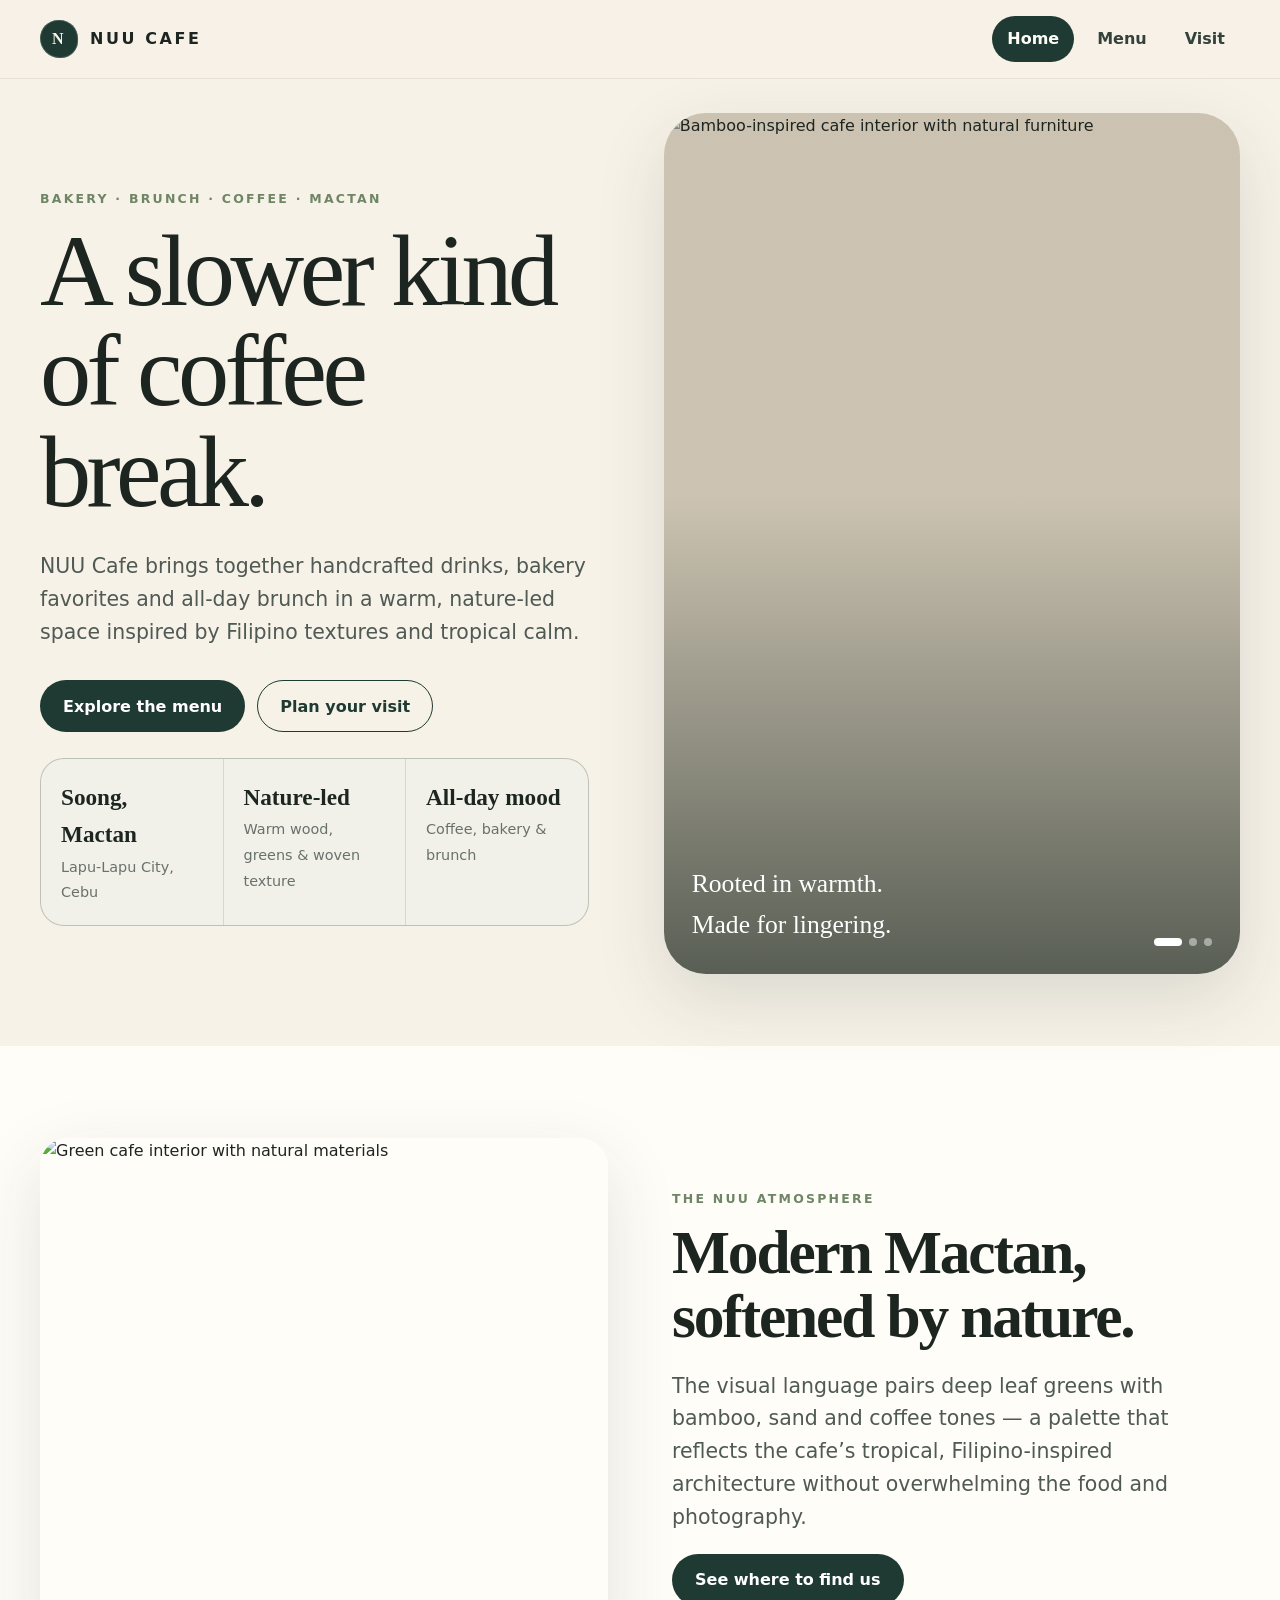
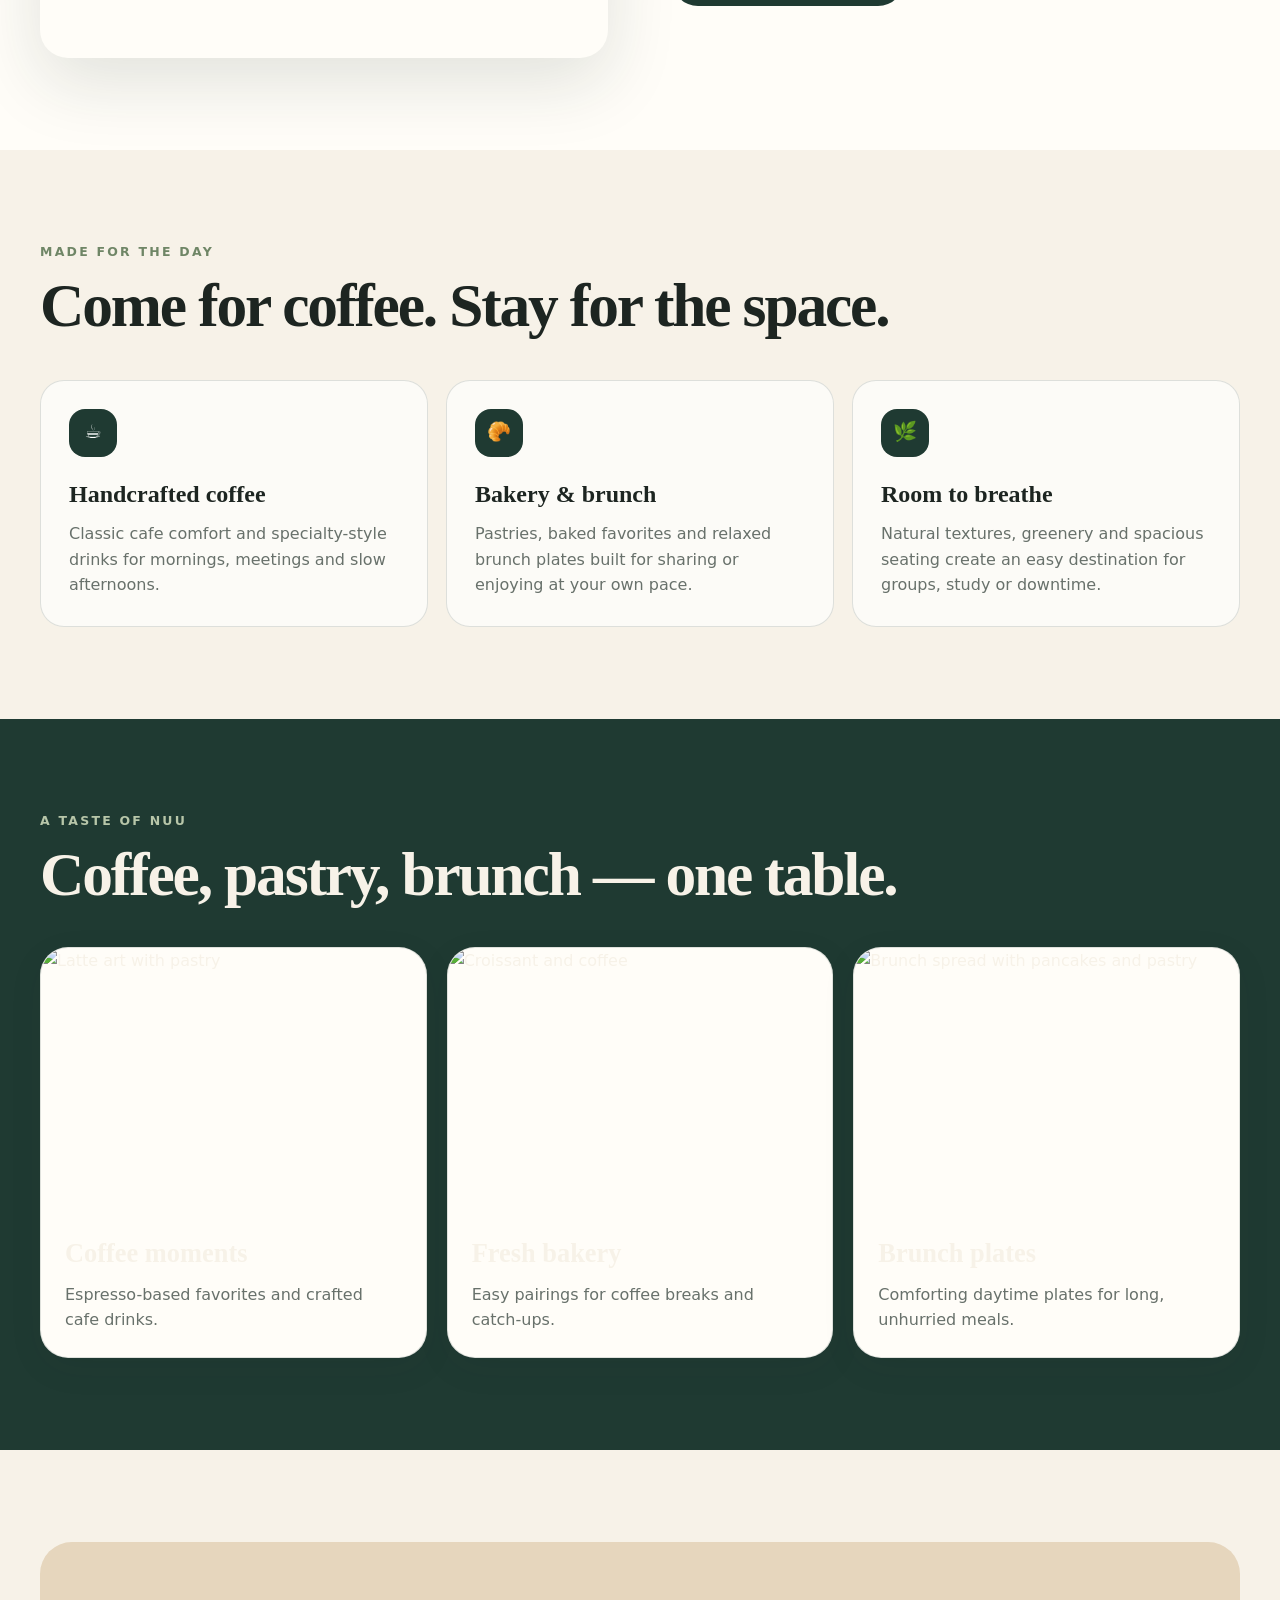
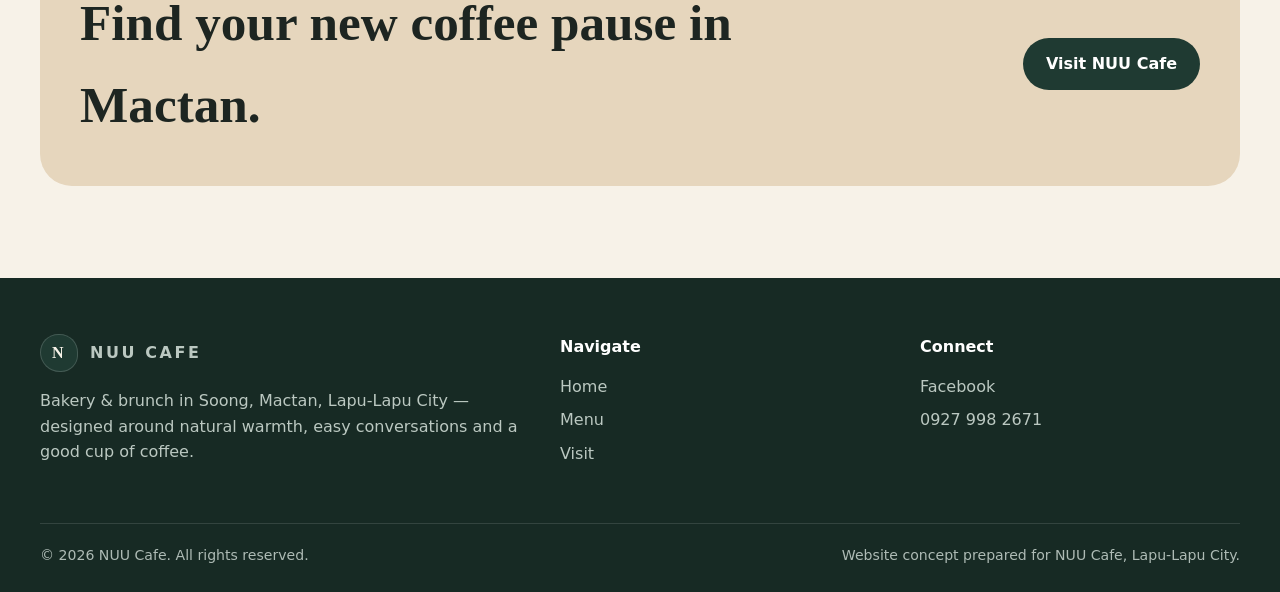
==== index.html @ f7945287 "1st commit" ====
<!doctype html>
<html lang="en">
<head>
  <meta charset="utf-8" />
  <meta name="viewport" content="width=device-width,initial-scale=1" />
  <title>NUU Cafe | Bakery & Brunch in Mactan, Lapu-Lapu City</title>
  <meta name="description" content="Discover NUU Cafe in Soong, Mactan — a nature-inspired cafe for handcrafted coffee, bakery favorites and relaxed all-day brunch in Lapu-Lapu City." />
  <meta name="robots" content="index,follow,max-image-preview:large" />
  <meta name="theme-color" content="#1f3a32" />
  <link rel="canonical" href="https://YOUR-DOMAIN.vercel.app/" />
  <meta property="og:type" content="website" /><meta property="og:title" content="NUU Cafe | Bakery & Brunch in Mactan" /><meta property="og:description" content="Nature-inspired coffee, bakery and brunch in Soong, Mactan." /><meta property="og:url" content="https://YOUR-DOMAIN.vercel.app/" /><meta property="og:image" content="https://images.unsplash.com/photo-1759722144194-1fe9ebdd46dd?auto=format&fit=crop&w=1600&q=80" />
  <meta name="twitter:card" content="summary_large_image" />
  <link rel="preconnect" href="https://images.unsplash.com" crossorigin /><link rel="preconnect" href="https://images.pexels.com" crossorigin />
  <link rel="stylesheet" href="assets/css/styles.css" />
  <script type="application/ld+json">{"@context":"https://schema.org","@type":"CafeOrCoffeeShop","name":"NUU Cafe","description":"Nature-inspired bakery, coffee and brunch cafe in Soong, Mactan, Lapu-Lapu City.","telephone":"+63 927 998 2671","address":{"@type":"PostalAddress","streetAddress":"Soong Dos, Mactan","addressLocality":"Lapu-Lapu City","addressRegion":"Cebu","addressCountry":"PH"},"sameAs":["https://web.facebook.com/p/NUU-CAFE-61590220351734/"]}</script>
</head>
<body>
<header class="site-header"><div class="container nav"><a class="brand" href="index.html" aria-label="NUU Cafe home"><span class="brand-mark">N</span><span>NUU CAFE</span></a><button class="nav-toggle" aria-label="Open navigation" aria-expanded="false">☰</button><nav class="nav-links" aria-label="Main navigation"><a class="active" href="index.html">Home</a><a href="menu.html">Menu</a><a href="visit.html">Visit</a></nav></div></header>
<main>
<section class="hero"><div class="container hero-grid">
  <div class="hero-copy reveal"><p class="eyebrow">Bakery · Brunch · Coffee · Mactan</p><h1 class="display">A slower kind of coffee break.</h1><p class="lede">NUU Cafe brings together handcrafted drinks, bakery favorites and all-day brunch in a warm, nature-led space inspired by Filipino textures and tropical calm.</p><div class="hero-actions"><a class="btn btn-primary" href="menu.html">Explore the menu</a><a class="btn btn-ghost" href="visit.html">Plan your visit</a></div><div class="stats"><div class="stat"><strong>Soong, Mactan</strong><span>Lapu-Lapu City, Cebu</span></div><div class="stat"><strong>Nature-led</strong><span>Warm wood, greens & woven texture</span></div><div class="stat"><strong>All-day mood</strong><span>Coffee, bakery & brunch</span></div></div></div>
  <div class="hero-media" aria-label="Cafe atmosphere carousel">
    <div class="hero-slide active"><img src="https://images.unsplash.com/photo-1759722144194-1fe9ebdd46dd?auto=format&fit=crop&w=1600&q=82" alt="Bamboo-inspired cafe interior with natural furniture" fetchpriority="high" /></div>
    <div class="hero-slide"><img src="https://images.pexels.com/photos/8417237/pexels-photo-8417237.jpeg?auto=compress&cs=tinysrgb&w=1600" alt="Cafe interior with lush plants and wooden furniture" loading="lazy" /></div>
    <div class="hero-slide"><img src="https://images.pexels.com/photos/35594934/pexels-photo-35594934.jpeg?auto=compress&cs=tinysrgb&w=1600" alt="Coffee and croissant on a cafe table" loading="lazy" /></div>
    <div class="hero-overlay"></div><div class="hero-caption"><strong>Rooted in warmth.<br/>Made for lingering.</strong><div class="hero-dots"><button class="hero-dot active" aria-label="Slide 1"></button><button class="hero-dot" aria-label="Slide 2"></button><button class="hero-dot" aria-label="Slide 3"></button></div></div>
  </div>
</div></section>

<section class="section section-soft"><div class="container split"><div class="image-card reveal"><img src="https://images.pexels.com/photos/8417237/pexels-photo-8417237.jpeg?auto=compress&cs=tinysrgb&w=1400" alt="Green cafe interior with natural materials" loading="lazy" /></div><div class="reveal"><p class="eyebrow">The NUU atmosphere</p><h2 class="h2">Modern Mactan, softened by nature.</h2><p class="lede">The visual language pairs deep leaf greens with bamboo, sand and coffee tones — a palette that reflects the cafe’s tropical, Filipino-inspired architecture without overwhelming the food and photography.</p><a class="btn btn-primary" href="visit.html">See where to find us</a></div></div></section>

<section class="section"><div class="container"><p class="eyebrow">Made for the day</p><h2 class="h2">Come for coffee. Stay for the space.</h2><div class="feature-grid"><article class="feature reveal"><div class="icon">☕</div><h3>Handcrafted coffee</h3><p>Classic cafe comfort and specialty-style drinks for mornings, meetings and slow afternoons.</p></article><article class="feature reveal"><div class="icon">🥐</div><h3>Bakery & brunch</h3><p>Pastries, baked favorites and relaxed brunch plates built for sharing or enjoying at your own pace.</p></article><article class="feature reveal"><div class="icon">🌿</div><h3>Room to breathe</h3><p>Natural textures, greenery and spacious seating create an easy destination for groups, study or downtime.</p></article></div></div></section>

<section class="section section-dark"><div class="container"><p class="eyebrow">A taste of NUU</p><h2 class="h2">Coffee, pastry, brunch — one table.</h2><div class="cards"><article class="card reveal"><img src="https://images.pexels.com/photos/30853595/pexels-photo-30853595.jpeg?auto=compress&cs=tinysrgb&w=1000" alt="Latte art with pastry" loading="lazy"><div class="card-body"><h3>Coffee moments</h3><p>Espresso-based favorites and crafted cafe drinks.</p></div></article><article class="card reveal"><img src="https://images.pexels.com/photos/35594934/pexels-photo-35594934.jpeg?auto=compress&cs=tinysrgb&w=1000" alt="Croissant and coffee" loading="lazy"><div class="card-body"><h3>Fresh bakery</h3><p>Easy pairings for coffee breaks and catch-ups.</p></div></article><article class="card reveal"><img src="https://images.pexels.com/photos/35870367/pexels-photo-35870367.jpeg?auto=compress&cs=tinysrgb&w=1000" alt="Brunch spread with pancakes and pastry" loading="lazy"><div class="card-body"><h3>Brunch plates</h3><p>Comforting daytime plates for long, unhurried meals.</p></div></article></div></div></section>

<section class="section"><div class="container"><div class="cta-band reveal"><h2>Find your new coffee pause in Mactan.</h2><a class="btn btn-primary" href="visit.html">Visit NUU Cafe</a></div></div></section>
</main>
<footer class="footer"><div class="container"><div class="footer-grid"><div><a class="brand" href="index.html"><span class="brand-mark">N</span><span>NUU CAFE</span></a><p>Bakery & brunch in Soong, Mactan, Lapu-Lapu City — designed around natural warmth, easy conversations and a good cup of coffee.</p></div><div><h4>Navigate</h4><div class="footer-links"><a href="index.html">Home</a><a href="menu.html">Menu</a><a href="visit.html">Visit</a></div></div><div><h4>Connect</h4><div class="footer-links"><a href="https://web.facebook.com/p/NUU-CAFE-61590220351734/" rel="noopener" target="_blank">Facebook</a><a href="tel:+639279982671">0927 998 2671</a></div></div></div><div class="footer-bottom"><span>© <span data-year></span> NUU Cafe. All rights reserved.</span><span>Website concept prepared for NUU Cafe, Lapu-Lapu City.</span></div></div></footer>
<script src="assets/js/app.js" defer></script>
</body></html>
---- assets/css/styles.css ----
:root {
  --forest: #1f3a32;
  --forest-2: #294c40;
  --leaf: #6f8666;
  --cream: #f7f2e8;
  --sand: #e6d6bd;
  --bamboo: #b98e5a;
  --coffee: #5b3b2d;
  --ink: #1d2521;
  --white: #fffdf8;
  --muted: #68716b;
  --line: rgba(31, 58, 50, .14);
  --shadow: 0 24px 70px rgba(25, 45, 37, .13);
  --radius: 28px;
  --max: 1200px;
}

*{box-sizing:border-box}
html{scroll-behavior:smooth}
body{margin:0;font-family:Inter,ui-sans-serif,system-ui,-apple-system,BlinkMacSystemFont,"Segoe UI",sans-serif;background:var(--cream);color:var(--ink);line-height:1.6}
img{display:block;max-width:100%}
a{color:inherit;text-decoration:none}
button,input,textarea{font:inherit}
.container{width:min(calc(100% - 36px),var(--max));margin-inline:auto}
.eyebrow{margin:0 0 12px;text-transform:uppercase;letter-spacing:.18em;font-size:.78rem;font-weight:800;color:var(--leaf)}
.display{font-family:Georgia,"Times New Roman",serif;font-weight:500;letter-spacing:-.045em;line-height:.98;margin:0;font-size:clamp(3.1rem,8vw,7.2rem)}
.h2{font-family:Georgia,"Times New Roman",serif;font-size:clamp(2.2rem,4.8vw,4.3rem);line-height:1.04;letter-spacing:-.035em;margin:0}
.lede{font-size:clamp(1.05rem,1.6vw,1.28rem);max-width:720px;color:#4f5a54}

.site-header{position:sticky;top:0;z-index:50;background:rgba(247,242,232,.86);backdrop-filter:blur(16px);border-bottom:1px solid rgba(31,58,50,.08)}
.nav{min-height:78px;display:flex;align-items:center;justify-content:space-between;gap:28px}
.brand{display:flex;align-items:center;gap:12px;font-weight:900;letter-spacing:.16em}
.brand-mark{width:38px;height:38px;border-radius:50% 50% 46% 54%;display:grid;place-items:center;background:var(--forest);color:var(--cream);font-family:Georgia,serif;font-size:1rem;box-shadow:inset 0 0 0 1px rgba(255,255,255,.16)}
.nav-links{display:flex;align-items:center;gap:8px}
.nav-links a{padding:10px 15px;border-radius:999px;font-weight:700;color:#33423b}
.nav-links a:hover,.nav-links a.active{background:var(--forest);color:var(--white)}
.nav-toggle{display:none;border:0;background:var(--forest);color:var(--white);width:44px;height:44px;border-radius:50%;font-size:1.25rem}

.hero{padding:34px 0 72px}
.hero-grid{display:grid;grid-template-columns:1.02fr .98fr;min-height:720px;gap:24px}
.hero-copy{padding:76px 4vw 48px 0;display:flex;flex-direction:column;justify-content:center}
.hero-copy .lede{margin:28px 0 32px}
.hero-actions{display:flex;flex-wrap:wrap;gap:12px}
.btn{display:inline-flex;align-items:center;justify-content:center;min-height:52px;padding:0 22px;border-radius:999px;font-weight:800;border:1px solid transparent;transition:.2s ease}
.btn-primary{background:var(--forest);color:white}.btn-primary:hover{transform:translateY(-2px);background:#162b25}
.btn-ghost{border-color:var(--forest);color:var(--forest)}.btn-ghost:hover{background:rgba(31,58,50,.08)}
.hero-media{position:relative;min-height:620px;border-radius:42px;overflow:hidden;box-shadow:var(--shadow);background:#cfc6b4}
.hero-slide{position:absolute;inset:0;opacity:0;transition:opacity .9s ease}
.hero-slide.active{opacity:1}
.hero-slide img{width:100%;height:100%;object-fit:cover}
.hero-overlay{position:absolute;inset:0;background:linear-gradient(to top,rgba(17,31,26,.62),rgba(17,31,26,.02) 55%)}
.hero-caption{position:absolute;left:28px;right:28px;bottom:28px;color:white;display:flex;justify-content:space-between;align-items:end;gap:24px}
.hero-caption strong{font-family:Georgia,serif;font-size:1.6rem;font-weight:500}
.hero-dots{display:flex;gap:7px}.hero-dot{width:8px;height:8px;border:0;border-radius:50%;background:rgba(255,255,255,.45);padding:0}.hero-dot.active{width:28px;border-radius:999px;background:white}

.stats{display:grid;grid-template-columns:repeat(3,1fr);gap:1px;background:var(--line);border:1px solid var(--line);border-radius:24px;overflow:hidden;margin-top:26px}
.stat{background:rgba(255,253,248,.65);padding:20px}.stat strong{display:block;font-family:Georgia,serif;font-size:1.45rem}.stat span{font-size:.9rem;color:var(--muted)}

.section{padding:92px 0}
.section-soft{background:var(--white)}
.section-dark{background:var(--forest);color:var(--cream)}
.section-dark .eyebrow{color:#b7c6a9}.section-dark .lede{color:#d8ded9}
.split{display:grid;grid-template-columns:1fr 1fr;gap:64px;align-items:center}
.image-card{border-radius:var(--radius);overflow:hidden;min-height:520px;box-shadow:var(--shadow)}.image-card img{width:100%;height:100%;object-fit:cover;min-height:520px}
.feature-grid{display:grid;grid-template-columns:repeat(3,1fr);gap:18px;margin-top:42px}
.feature{padding:28px;border-radius:24px;background:rgba(255,255,255,.66);border:1px solid var(--line)}
.feature .icon{width:48px;height:48px;display:grid;place-items:center;border-radius:16px;background:var(--forest);color:white;font-size:1.2rem;margin-bottom:18px}
.feature h3{font-family:Georgia,serif;font-size:1.5rem;margin:0 0 8px}.feature p{margin:0;color:var(--muted)}

.cards{display:grid;grid-template-columns:repeat(3,1fr);gap:20px;margin-top:40px}
.card{background:var(--white);border-radius:28px;overflow:hidden;border:1px solid var(--line);box-shadow:0 10px 35px rgba(36,45,40,.07)}
.card img{width:100%;height:260px;object-fit:cover}.card-body{padding:24px}.card h3{font-family:Georgia,serif;font-size:1.65rem;margin:0 0 8px}.card p{color:var(--muted);margin:0}

.page-hero{padding:90px 0 66px}.page-hero .lede{margin-top:22px}.page-hero-art{margin-top:42px;border-radius:36px;overflow:hidden;height:min(52vw,560px);box-shadow:var(--shadow)}.page-hero-art img{width:100%;height:100%;object-fit:cover}
.menu-toolbar{display:flex;gap:10px;flex-wrap:wrap;margin:30px 0 38px}.filter-btn{border:1px solid var(--line);background:var(--white);padding:11px 17px;border-radius:999px;font-weight:800;color:var(--forest);cursor:pointer}.filter-btn.active{background:var(--forest);color:white}
.menu-grid{display:grid;grid-template-columns:repeat(2,1fr);gap:16px}.menu-item{padding:23px 24px;border-radius:20px;background:var(--white);border:1px solid var(--line);display:grid;grid-template-columns:1fr auto;gap:14px}.menu-item h3{margin:0;font-family:Georgia,serif;font-size:1.35rem}.menu-item p{grid-column:1/-1;margin:0;color:var(--muted);font-size:.95rem}.menu-item .tag{font-size:.78rem;font-weight:800;text-transform:uppercase;letter-spacing:.08em;color:var(--leaf)}
.notice{padding:18px 20px;border-radius:16px;background:#efe4d1;border:1px solid rgba(91,59,45,.12);color:#5b3b2d;margin-top:26px}

.visit-grid{display:grid;grid-template-columns:.9fr 1.1fr;gap:34px;align-items:stretch}.visit-panel{background:var(--white);padding:34px;border-radius:28px;border:1px solid var(--line)}.visit-panel h2{font-family:Georgia,serif;font-size:2.2rem;margin:0 0 22px}.info-list{display:grid;gap:18px}.info-row{display:grid;grid-template-columns:42px 1fr;gap:14px}.info-row strong{display:block}.info-row span,.info-row p{color:var(--muted);margin:2px 0 0}.map-frame{min-height:560px;border:0;width:100%;border-radius:28px;filter:saturate(.75) contrast(.95)}
.cta-band{padding:40px;border-radius:32px;background:var(--sand);display:flex;align-items:center;justify-content:space-between;gap:30px}.cta-band h2{font-family:Georgia,serif;font-size:clamp(2rem,4vw,3.6rem);margin:0;max-width:680px}

.footer{padding:56px 0 26px;background:#172a24;color:#e8eee9}.footer-grid{display:grid;grid-template-columns:1.2fr .8fr .8fr;gap:40px}.footer .brand{margin-bottom:16px}.footer p,.footer a{color:#bbc8c1}.footer h4{margin:0 0 14px;color:white}.footer-links{display:grid;gap:8px}.footer-bottom{margin-top:42px;padding-top:20px;border-top:1px solid rgba(255,255,255,.12);display:flex;justify-content:space-between;gap:20px;font-size:.88rem;color:#aebbb5}

.reveal{opacity:0;transform:translateY(18px);transition:.65s ease}.reveal.in{opacity:1;transform:none}
@media (prefers-reduced-motion:reduce){*{scroll-behavior:auto!important}.hero-slide,.reveal{transition:none}}

@media(max-width:900px){
  .nav-toggle{display:grid;place-items:center}.nav-links{position:absolute;left:18px;right:18px;top:86px;display:none;flex-direction:column;align-items:stretch;padding:12px;background:var(--white);border:1px solid var(--line);border-radius:20px;box-shadow:var(--shadow)}.nav-links.open{display:flex}.nav-links a{text-align:center}
  .hero-grid,.split,.visit-grid{grid-template-columns:1fr}.hero-grid{min-height:auto}.hero-copy{padding:54px 0 18px}.hero-media{min-height:620px}.feature-grid,.cards{grid-template-columns:1fr 1fr}.footer-grid{grid-template-columns:1fr 1fr}.footer-grid>div:first-child{grid-column:1/-1}.cta-band{align-items:flex-start;flex-direction:column}.menu-grid{grid-template-columns:1fr}
}
@media(max-width:620px){
  .container{width:min(calc(100% - 24px),var(--max))}.site-header .nav{min-height:70px}.brand{letter-spacing:.11em}.hero{padding-top:18px}.hero-media{min-height:490px;border-radius:28px}.hero-caption{left:20px;right:20px;bottom:20px}.stats{grid-template-columns:1fr}.feature-grid,.cards,.footer-grid{grid-template-columns:1fr}.footer-grid>div:first-child{grid-column:auto}.section{padding:68px 0}.image-card,.image-card img{min-height:390px}.page-hero{padding:68px 0 46px}.page-hero-art{height:58vw;min-height:330px;border-radius:26px}.cta-band{padding:28px}.footer-bottom{flex-direction:column}.visit-panel{padding:26px}.map-frame{min-height:420px}
}
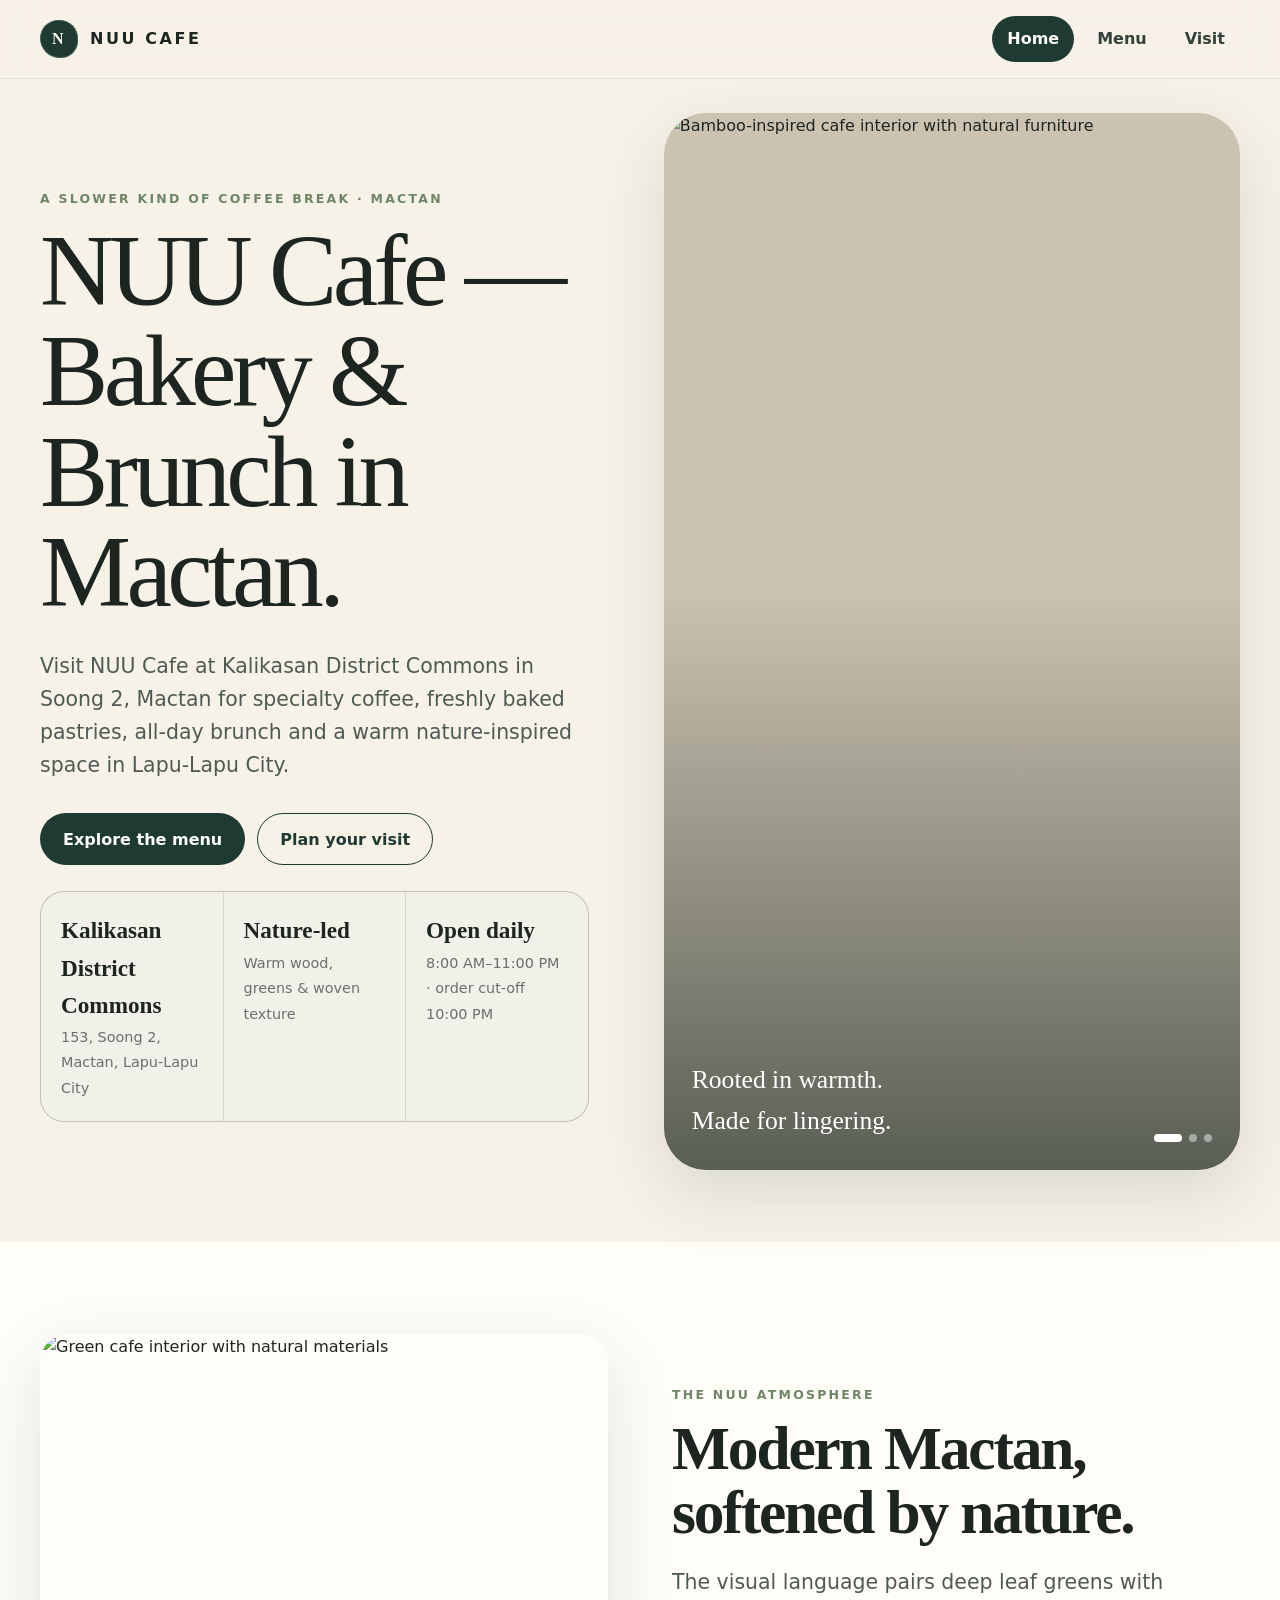
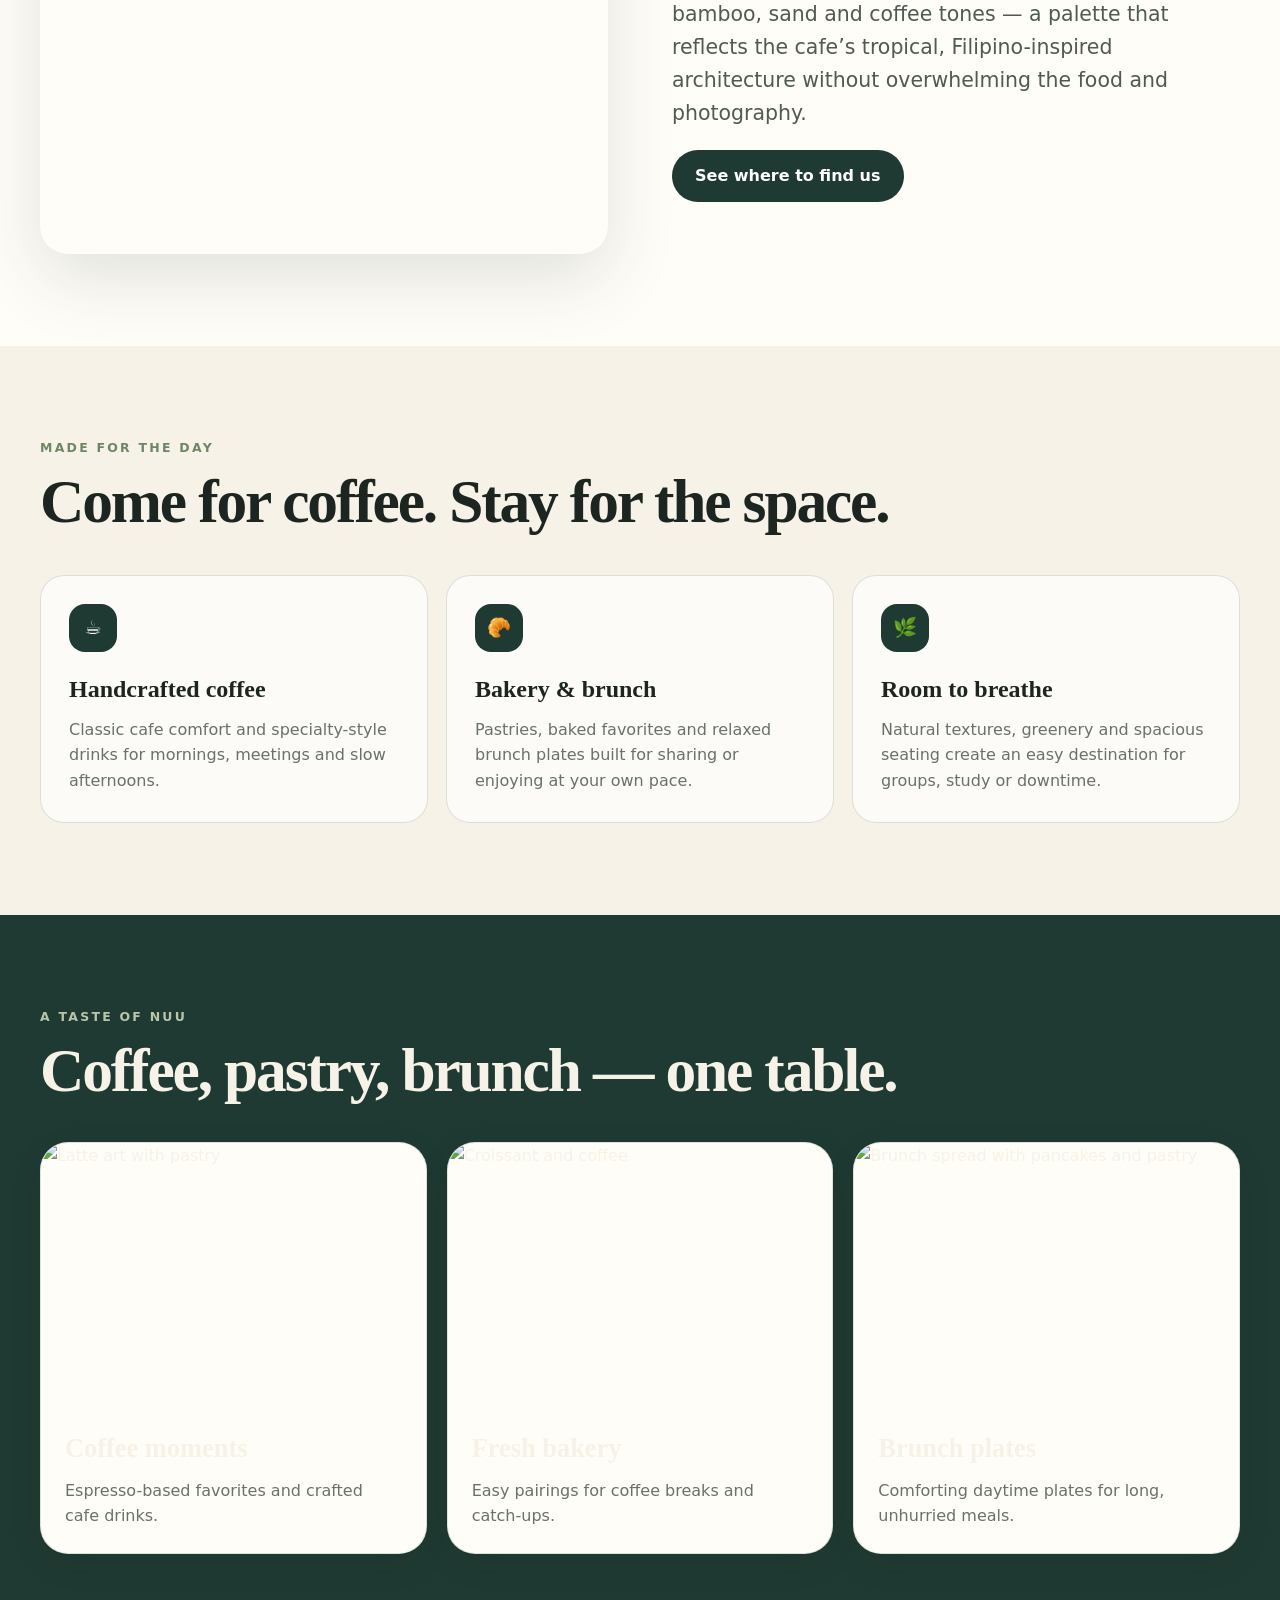
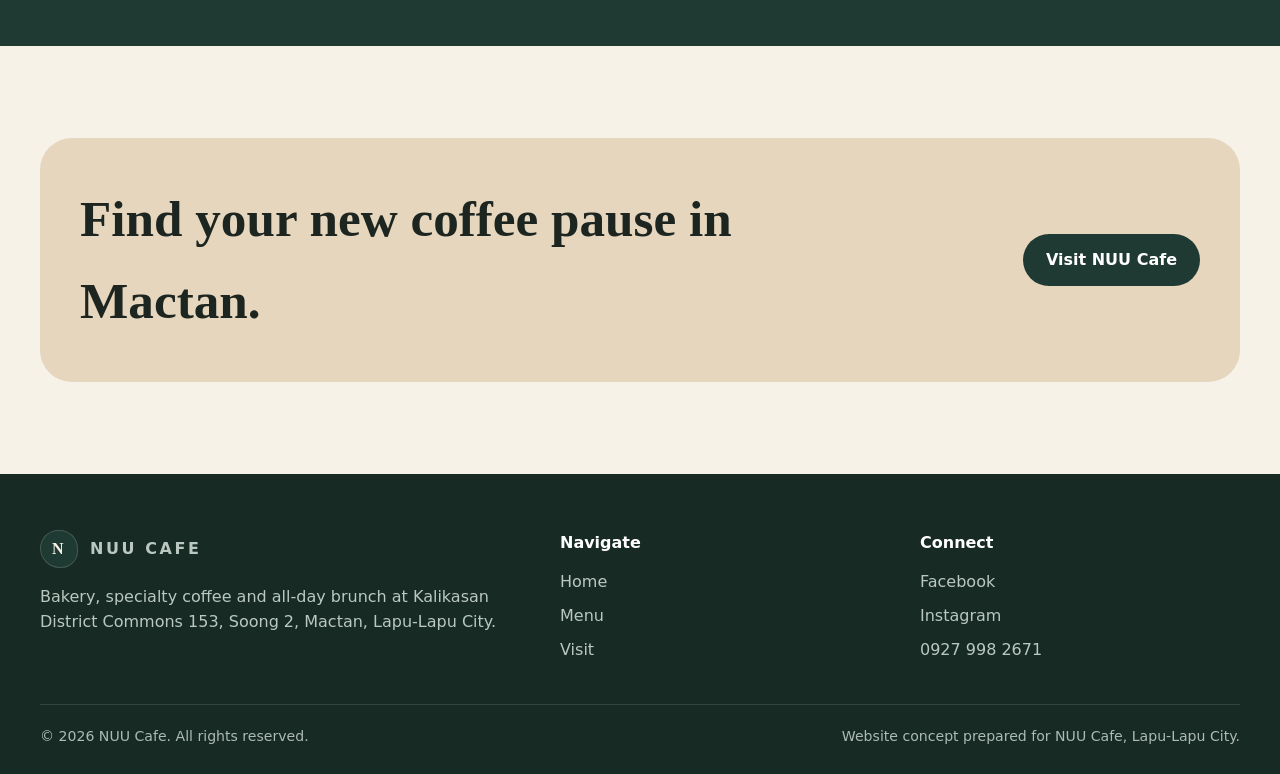
==== commit 800ae006: "Improve homepage local SEO and business identity" ====
--- a/index.html
+++ b/index.html
@@ -1,40 +1,305 @@
 <!doctype html>
-<html lang="en">
+<html lang="en-PH">
 <head>
-  <meta charset="utf-8" />
-  <meta name="viewport" content="width=device-width,initial-scale=1" />
-  <title>NUU Cafe | Bakery & Brunch in Mactan, Lapu-Lapu City</title>
-  <meta name="description" content="Discover NUU Cafe in Soong, Mactan — a nature-inspired cafe for handcrafted coffee, bakery favorites and relaxed all-day brunch in Lapu-Lapu City." />
-  <meta name="robots" content="index,follow,max-image-preview:large" />
-  <meta name="theme-color" content="#1f3a32" />
-  <link rel="canonical" href="https://YOUR-DOMAIN.vercel.app/" />
-  <meta property="og:type" content="website" /><meta property="og:title" content="NUU Cafe | Bakery & Brunch in Mactan" /><meta property="og:description" content="Nature-inspired coffee, bakery and brunch in Soong, Mactan." /><meta property="og:url" content="https://YOUR-DOMAIN.vercel.app/" /><meta property="og:image" content="https://images.unsplash.com/photo-1759722144194-1fe9ebdd46dd?auto=format&fit=crop&w=1600&q=80" />
-  <meta name="twitter:card" content="summary_large_image" />
-  <link rel="preconnect" href="https://images.unsplash.com" crossorigin /><link rel="preconnect" href="https://images.pexels.com" crossorigin />
-  <link rel="stylesheet" href="assets/css/styles.css" />
-  <script type="application/ld+json">{"@context":"https://schema.org","@type":"CafeOrCoffeeShop","name":"NUU Cafe","description":"Nature-inspired bakery, coffee and brunch cafe in Soong, Mactan, Lapu-Lapu City.","telephone":"+63 927 998 2671","address":{"@type":"PostalAddress","streetAddress":"Soong Dos, Mactan","addressLocality":"Lapu-Lapu City","addressRegion":"Cebu","addressCountry":"PH"},"sameAs":["https://web.facebook.com/p/NUU-CAFE-61590220351734/"]}</script>
+  <meta charset="utf-8">
+  <meta name="viewport" content="width=device-width, initial-scale=1">
+
+  <title>NUU Cafe Mactan | Bakery, Coffee & Brunch in Lapu-Lapu City</title>
+  <meta name="description" content="Visit NUU Cafe at Kalikasan District Commons 153, Soong 2, Mactan, Lapu-Lapu City for specialty coffee, freshly baked pastries, all-day brunch and desserts.">
+  <meta name="robots" content="index,follow,max-image-preview:large">
+  <meta name="theme-color" content="#1f3a32">
+
+  <link rel="canonical" href="https://www.nuucafe.com/">
+  <link rel="icon" href="/favicon.svg" type="image/svg+xml">
+  <link rel="manifest" href="/site.webmanifest">
+
+  <meta property="og:type" content="website">
+  <meta property="og:site_name" content="NUU Cafe">
+  <meta property="og:locale" content="en_PH">
+  <meta property="og:title" content="NUU Cafe Mactan | Bakery, Coffee & Brunch">
+  <meta property="og:description" content="NUU Cafe at Kalikasan District Commons in Soong 2, Mactan — specialty coffee, bakery favorites and all-day brunch.">
+  <meta property="og:url" content="https://www.nuucafe.com/">
+  <meta property="og:image" content="https://images.unsplash.com/photo-1759722144194-1fe9ebdd46dd?auto=format&fit=crop&w=1600&q=80">
+
+  <meta name="twitter:card" content="summary_large_image">
+  <meta name="twitter:title" content="NUU Cafe Mactan | Bakery, Coffee & Brunch">
+  <meta name="twitter:description" content="NUU Cafe at Kalikasan District Commons in Soong 2, Mactan — specialty coffee, bakery favorites and all-day brunch.">
+  <meta name="twitter:image" content="https://images.unsplash.com/photo-1759722144194-1fe9ebdd46dd?auto=format&fit=crop&w=1600&q=80">
+
+  <link rel="preconnect" href="https://images.unsplash.com" crossorigin>
+  <link rel="preconnect" href="https://images.pexels.com" crossorigin>
+  <link rel="stylesheet" href="/assets/css/styles.css">
+
+  <script type="application/ld+json">
+  {
+    "@context": "https://schema.org",
+    "@graph": [
+      {
+        "@type": "WebSite",
+        "@id": "https://www.nuucafe.com/#website",
+        "url": "https://www.nuucafe.com/",
+        "name": "NUU Cafe",
+        "alternateName": "NUU CAFE",
+        "inLanguage": "en-PH",
+        "publisher": {"@id": "https://www.nuucafe.com/#cafe"}
+      },
+      {
+        "@type": "CafeOrCoffeeShop",
+        "@id": "https://www.nuucafe.com/#cafe",
+        "name": "NUU Cafe",
+        "alternateName": "NUU CAFE",
+        "url": "https://www.nuucafe.com/",
+        "description": "Nature-inspired bakery, specialty coffee and all-day brunch cafe at Kalikasan District Commons in Soong 2, Mactan, Lapu-Lapu City.",
+        "telephone": "+639279982671",
+        "address": {
+          "@type": "PostalAddress",
+          "streetAddress": "Kalikasan District Commons 153, Soong 2, Mactan",
+          "addressLocality": "Lapu-Lapu City",
+          "addressRegion": "Cebu",
+          "addressCountry": "PH"
+        },
+        "servesCuisine": ["Coffee","Bakery","Brunch","Pasta","Salads","Desserts"],
+        "openingHoursSpecification": [{
+          "@type": "OpeningHoursSpecification",
+          "dayOfWeek": ["Monday","Tuesday","Wednesday","Thursday","Friday","Saturday","Sunday"],
+          "opens": "08:00",
+          "closes": "23:00"
+        }],
+        "sameAs": [
+          "https://web.facebook.com/p/NUU-CAFE-61590220351734/",
+          "https://www.instagram.com/nuucafe.ph/"
+        ]
+      }
+    ]
+  }
+  </script>
 </head>
+
 <body>
-<header class="site-header"><div class="container nav"><a class="brand" href="index.html" aria-label="NUU Cafe home"><span class="brand-mark">N</span><span>NUU CAFE</span></a><button class="nav-toggle" aria-label="Open navigation" aria-expanded="false">☰</button><nav class="nav-links" aria-label="Main navigation"><a class="active" href="index.html">Home</a><a href="menu.html">Menu</a><a href="visit.html">Visit</a></nav></div></header>
-<main>
-<section class="hero"><div class="container hero-grid">
-  <div class="hero-copy reveal"><p class="eyebrow">Bakery · Brunch · Coffee · Mactan</p><h1 class="display">A slower kind of coffee break.</h1><p class="lede">NUU Cafe brings together handcrafted drinks, bakery favorites and all-day brunch in a warm, nature-led space inspired by Filipino textures and tropical calm.</p><div class="hero-actions"><a class="btn btn-primary" href="menu.html">Explore the menu</a><a class="btn btn-ghost" href="visit.html">Plan your visit</a></div><div class="stats"><div class="stat"><strong>Soong, Mactan</strong><span>Lapu-Lapu City, Cebu</span></div><div class="stat"><strong>Nature-led</strong><span>Warm wood, greens & woven texture</span></div><div class="stat"><strong>All-day mood</strong><span>Coffee, bakery & brunch</span></div></div></div>
-  <div class="hero-media" aria-label="Cafe atmosphere carousel">
-    <div class="hero-slide active"><img src="https://images.unsplash.com/photo-1759722144194-1fe9ebdd46dd?auto=format&fit=crop&w=1600&q=82" alt="Bamboo-inspired cafe interior with natural furniture" fetchpriority="high" /></div>
-    <div class="hero-slide"><img src="https://images.pexels.com/photos/8417237/pexels-photo-8417237.jpeg?auto=compress&cs=tinysrgb&w=1600" alt="Cafe interior with lush plants and wooden furniture" loading="lazy" /></div>
-    <div class="hero-slide"><img src="https://images.pexels.com/photos/35594934/pexels-photo-35594934.jpeg?auto=compress&cs=tinysrgb&w=1600" alt="Coffee and croissant on a cafe table" loading="lazy" /></div>
-    <div class="hero-overlay"></div><div class="hero-caption"><strong>Rooted in warmth.<br/>Made for lingering.</strong><div class="hero-dots"><button class="hero-dot active" aria-label="Slide 1"></button><button class="hero-dot" aria-label="Slide 2"></button><button class="hero-dot" aria-label="Slide 3"></button></div></div>
-  </div>
-</div></section>
-
-<section class="section section-soft"><div class="container split"><div class="image-card reveal"><img src="https://images.pexels.com/photos/8417237/pexels-photo-8417237.jpeg?auto=compress&cs=tinysrgb&w=1400" alt="Green cafe interior with natural materials" loading="lazy" /></div><div class="reveal"><p class="eyebrow">The NUU atmosphere</p><h2 class="h2">Modern Mactan, softened by nature.</h2><p class="lede">The visual language pairs deep leaf greens with bamboo, sand and coffee tones — a palette that reflects the cafe’s tropical, Filipino-inspired architecture without overwhelming the food and photography.</p><a class="btn btn-primary" href="visit.html">See where to find us</a></div></div></section>
-
-<section class="section"><div class="container"><p class="eyebrow">Made for the day</p><h2 class="h2">Come for coffee. Stay for the space.</h2><div class="feature-grid"><article class="feature reveal"><div class="icon">☕</div><h3>Handcrafted coffee</h3><p>Classic cafe comfort and specialty-style drinks for mornings, meetings and slow afternoons.</p></article><article class="feature reveal"><div class="icon">🥐</div><h3>Bakery & brunch</h3><p>Pastries, baked favorites and relaxed brunch plates built for sharing or enjoying at your own pace.</p></article><article class="feature reveal"><div class="icon">🌿</div><h3>Room to breathe</h3><p>Natural textures, greenery and spacious seating create an easy destination for groups, study or downtime.</p></article></div></div></section>
-
-<section class="section section-dark"><div class="container"><p class="eyebrow">A taste of NUU</p><h2 class="h2">Coffee, pastry, brunch — one table.</h2><div class="cards"><article class="card reveal"><img src="https://images.pexels.com/photos/30853595/pexels-photo-30853595.jpeg?auto=compress&cs=tinysrgb&w=1000" alt="Latte art with pastry" loading="lazy"><div class="card-body"><h3>Coffee moments</h3><p>Espresso-based favorites and crafted cafe drinks.</p></div></article><article class="card reveal"><img src="https://images.pexels.com/photos/35594934/pexels-photo-35594934.jpeg?auto=compress&cs=tinysrgb&w=1000" alt="Croissant and coffee" loading="lazy"><div class="card-body"><h3>Fresh bakery</h3><p>Easy pairings for coffee breaks and catch-ups.</p></div></article><article class="card reveal"><img src="https://images.pexels.com/photos/35870367/pexels-photo-35870367.jpeg?auto=compress&cs=tinysrgb&w=1000" alt="Brunch spread with pancakes and pastry" loading="lazy"><div class="card-body"><h3>Brunch plates</h3><p>Comforting daytime plates for long, unhurried meals.</p></div></article></div></div></section>
-
-<section class="section"><div class="container"><div class="cta-band reveal"><h2>Find your new coffee pause in Mactan.</h2><a class="btn btn-primary" href="visit.html">Visit NUU Cafe</a></div></div></section>
-</main>
-<footer class="footer"><div class="container"><div class="footer-grid"><div><a class="brand" href="index.html"><span class="brand-mark">N</span><span>NUU CAFE</span></a><p>Bakery & brunch in Soong, Mactan, Lapu-Lapu City — designed around natural warmth, easy conversations and a good cup of coffee.</p></div><div><h4>Navigate</h4><div class="footer-links"><a href="index.html">Home</a><a href="menu.html">Menu</a><a href="visit.html">Visit</a></div></div><div><h4>Connect</h4><div class="footer-links"><a href="https://web.facebook.com/p/NUU-CAFE-61590220351734/" rel="noopener" target="_blank">Facebook</a><a href="tel:+639279982671">0927 998 2671</a></div></div></div><div class="footer-bottom"><span>© <span data-year></span> NUU Cafe. All rights reserved.</span><span>Website concept prepared for NUU Cafe, Lapu-Lapu City.</span></div></div></footer>
-<script src="assets/js/app.js" defer></script>
-</body></html>
+  <header class="site-header">
+    <div class="container nav">
+      <a class="brand" href="/" aria-label="NUU Cafe home">
+        <span class="brand-mark">N</span>
+        <span>NUU CAFE</span>
+      </a>
+
+      <button class="nav-toggle" type="button" aria-label="Open navigation" aria-expanded="false">☰</button>
+
+      <nav class="nav-links" aria-label="Main navigation">
+        <a class="active" href="/" aria-current="page">Home</a>
+        <a href="/menu">Menu</a>
+        <a href="/visit">Visit</a>
+      </nav>
+    </div>
+  </header>
+
+  <main>
+    <section class="hero">
+      <div class="container hero-grid">
+        <div class="hero-copy reveal">
+          <p class="eyebrow">A slower kind of coffee break · Mactan</p>
+          <h1 class="display">NUU Cafe — Bakery &amp; Brunch in Mactan.</h1>
+          <p class="lede">
+            Visit NUU Cafe at Kalikasan District Commons in Soong 2, Mactan for specialty coffee,
+            freshly baked pastries, all-day brunch and a warm nature-inspired space in Lapu-Lapu City.
+          </p>
+
+          <div class="hero-actions">
+            <a class="btn btn-primary" href="/menu">Explore the menu</a>
+            <a class="btn btn-ghost" href="/visit">Plan your visit</a>
+          </div>
+
+          <div class="stats">
+            <div class="stat">
+              <strong>Kalikasan District Commons</strong>
+              <span>153, Soong 2, Mactan, Lapu-Lapu City</span>
+            </div>
+            <div class="stat">
+              <strong>Nature-led</strong>
+              <span>Warm wood, greens &amp; woven texture</span>
+            </div>
+            <div class="stat">
+              <strong>Open daily</strong>
+              <span>8:00 AM–11:00 PM · order cut-off 10:00 PM</span>
+            </div>
+          </div>
+        </div>
+
+        <div class="hero-media" aria-label="Cafe atmosphere carousel">
+          <div class="hero-slide active">
+            <img
+              src="https://images.unsplash.com/photo-1759722144194-1fe9ebdd46dd?auto=format&fit=crop&w=1600&q=82"
+              alt="Bamboo-inspired cafe interior with natural furniture"
+              fetchpriority="high">
+          </div>
+
+          <div class="hero-slide">
+            <img
+              src="https://images.pexels.com/photos/8417237/pexels-photo-8417237.jpeg?auto=compress&cs=tinysrgb&w=1600"
+              alt="Cafe interior with lush plants and wooden furniture"
+              loading="lazy">
+          </div>
+
+          <div class="hero-slide">
+            <img
+              src="https://images.pexels.com/photos/35594934/pexels-photo-35594934.jpeg?auto=compress&cs=tinysrgb&w=1600"
+              alt="Coffee and croissant on a cafe table"
+              loading="lazy">
+          </div>
+
+          <div class="hero-overlay"></div>
+
+          <div class="hero-caption">
+            <strong>Rooted in warmth.<br>Made for lingering.</strong>
+            <div class="hero-dots" aria-label="Carousel navigation">
+              <button class="hero-dot active" type="button" aria-label="Show slide 1"></button>
+              <button class="hero-dot" type="button" aria-label="Show slide 2"></button>
+              <button class="hero-dot" type="button" aria-label="Show slide 3"></button>
+            </div>
+          </div>
+        </div>
+      </div>
+    </section>
+
+    <section class="section section-soft">
+      <div class="container split">
+        <div class="image-card reveal">
+          <img
+            src="https://images.pexels.com/photos/8417237/pexels-photo-8417237.jpeg?auto=compress&cs=tinysrgb&w=1400"
+            alt="Green cafe interior with natural materials"
+            loading="lazy">
+        </div>
+
+        <div class="reveal">
+          <p class="eyebrow">The NUU atmosphere</p>
+          <h2 class="h2">Modern Mactan, softened by nature.</h2>
+          <p class="lede">
+            The visual language pairs deep leaf greens with bamboo, sand and coffee tones — a palette that
+            reflects the cafe’s tropical, Filipino-inspired architecture without overwhelming the food and photography.
+          </p>
+          <a class="btn btn-primary" href="/visit">See where to find us</a>
+        </div>
+      </div>
+    </section>
+
+    <section class="section">
+      <div class="container">
+        <p class="eyebrow">Made for the day</p>
+        <h2 class="h2">Come for coffee. Stay for the space.</h2>
+
+        <div class="feature-grid">
+          <article class="feature reveal">
+            <div class="icon" aria-hidden="true">☕</div>
+            <h3>Handcrafted coffee</h3>
+            <p>Classic cafe comfort and specialty-style drinks for mornings, meetings and slow afternoons.</p>
+          </article>
+
+          <article class="feature reveal">
+            <div class="icon" aria-hidden="true">🥐</div>
+            <h3>Bakery &amp; brunch</h3>
+            <p>Pastries, baked favorites and relaxed brunch plates built for sharing or enjoying at your own pace.</p>
+          </article>
+
+          <article class="feature reveal">
+            <div class="icon" aria-hidden="true">🌿</div>
+            <h3>Room to breathe</h3>
+            <p>Natural textures, greenery and spacious seating create an easy destination for groups, study or downtime.</p>
+          </article>
+        </div>
+      </div>
+    </section>
+
+    <section class="section section-dark">
+      <div class="container">
+        <p class="eyebrow">A taste of NUU</p>
+        <h2 class="h2">Coffee, pastry, brunch — one table.</h2>
+
+        <div class="cards">
+          <article class="card reveal">
+            <img
+              src="https://images.pexels.com/photos/30853595/pexels-photo-30853595.jpeg?auto=compress&cs=tinysrgb&w=1000"
+              alt="Latte art with pastry"
+              loading="lazy">
+            <div class="card-body">
+              <h3>Coffee moments</h3>
+              <p>Espresso-based favorites and crafted cafe drinks.</p>
+            </div>
+          </article>
+
+          <article class="card reveal">
+            <img
+              src="https://images.pexels.com/photos/35594934/pexels-photo-35594934.jpeg?auto=compress&cs=tinysrgb&w=1000"
+              alt="Croissant and coffee"
+              loading="lazy">
+            <div class="card-body">
+              <h3>Fresh bakery</h3>
+              <p>Easy pairings for coffee breaks and catch-ups.</p>
+            </div>
+          </article>
+
+          <article class="card reveal">
+            <img
+              src="https://images.pexels.com/photos/35870367/pexels-photo-35870367.jpeg?auto=compress&cs=tinysrgb&w=1000"
+              alt="Brunch spread with pancakes and pastry"
+              loading="lazy">
+            <div class="card-body">
+              <h3>Brunch plates</h3>
+              <p>Comforting daytime plates for long, unhurried meals.</p>
+            </div>
+          </article>
+        </div>
+      </div>
+    </section>
+
+    <section class="section">
+      <div class="container">
+        <div class="cta-band reveal">
+          <h2>Find your new coffee pause in Mactan.</h2>
+          <a class="btn btn-primary" href="/visit">Visit NUU Cafe</a>
+        </div>
+      </div>
+    </section>
+  </main>
+
+  <footer class="footer">
+    <div class="container">
+      <div class="footer-grid">
+        <div>
+          <a class="brand" href="/">
+            <span class="brand-mark">N</span>
+            <span>NUU CAFE</span>
+          </a>
+          <p>
+            Bakery, specialty coffee and all-day brunch at Kalikasan District Commons 153, Soong 2, Mactan, Lapu-Lapu City.
+          </p>
+        </div>
+
+        <div>
+          <h4>Navigate</h4>
+          <div class="footer-links">
+            <a href="/">Home</a>
+            <a href="/menu">Menu</a>
+            <a href="/visit">Visit</a>
+          </div>
+        </div>
+
+        <div>
+          <h4>Connect</h4>
+          <div class="footer-links">
+            <a href="https://web.facebook.com/p/NUU-CAFE-61590220351734/" target="_blank" rel="noopener noreferrer">Facebook</a>
+            <a href="https://www.instagram.com/nuucafe.ph/" target="_blank" rel="noopener noreferrer">Instagram</a>
+            <a href="tel:+639279982671">0927 998 2671</a>
+          </div>
+        </div>
+      </div>
+
+      <div class="footer-bottom">
+        <span>© <span data-year></span> NUU Cafe. All rights reserved.</span>
+        <span>Website concept prepared for NUU Cafe, Lapu-Lapu City.</span>
+      </div>
+    </div>
+  </footer>
+
+  <script src="/assets/js/app.js" defer></script>
+</body>
+</html>
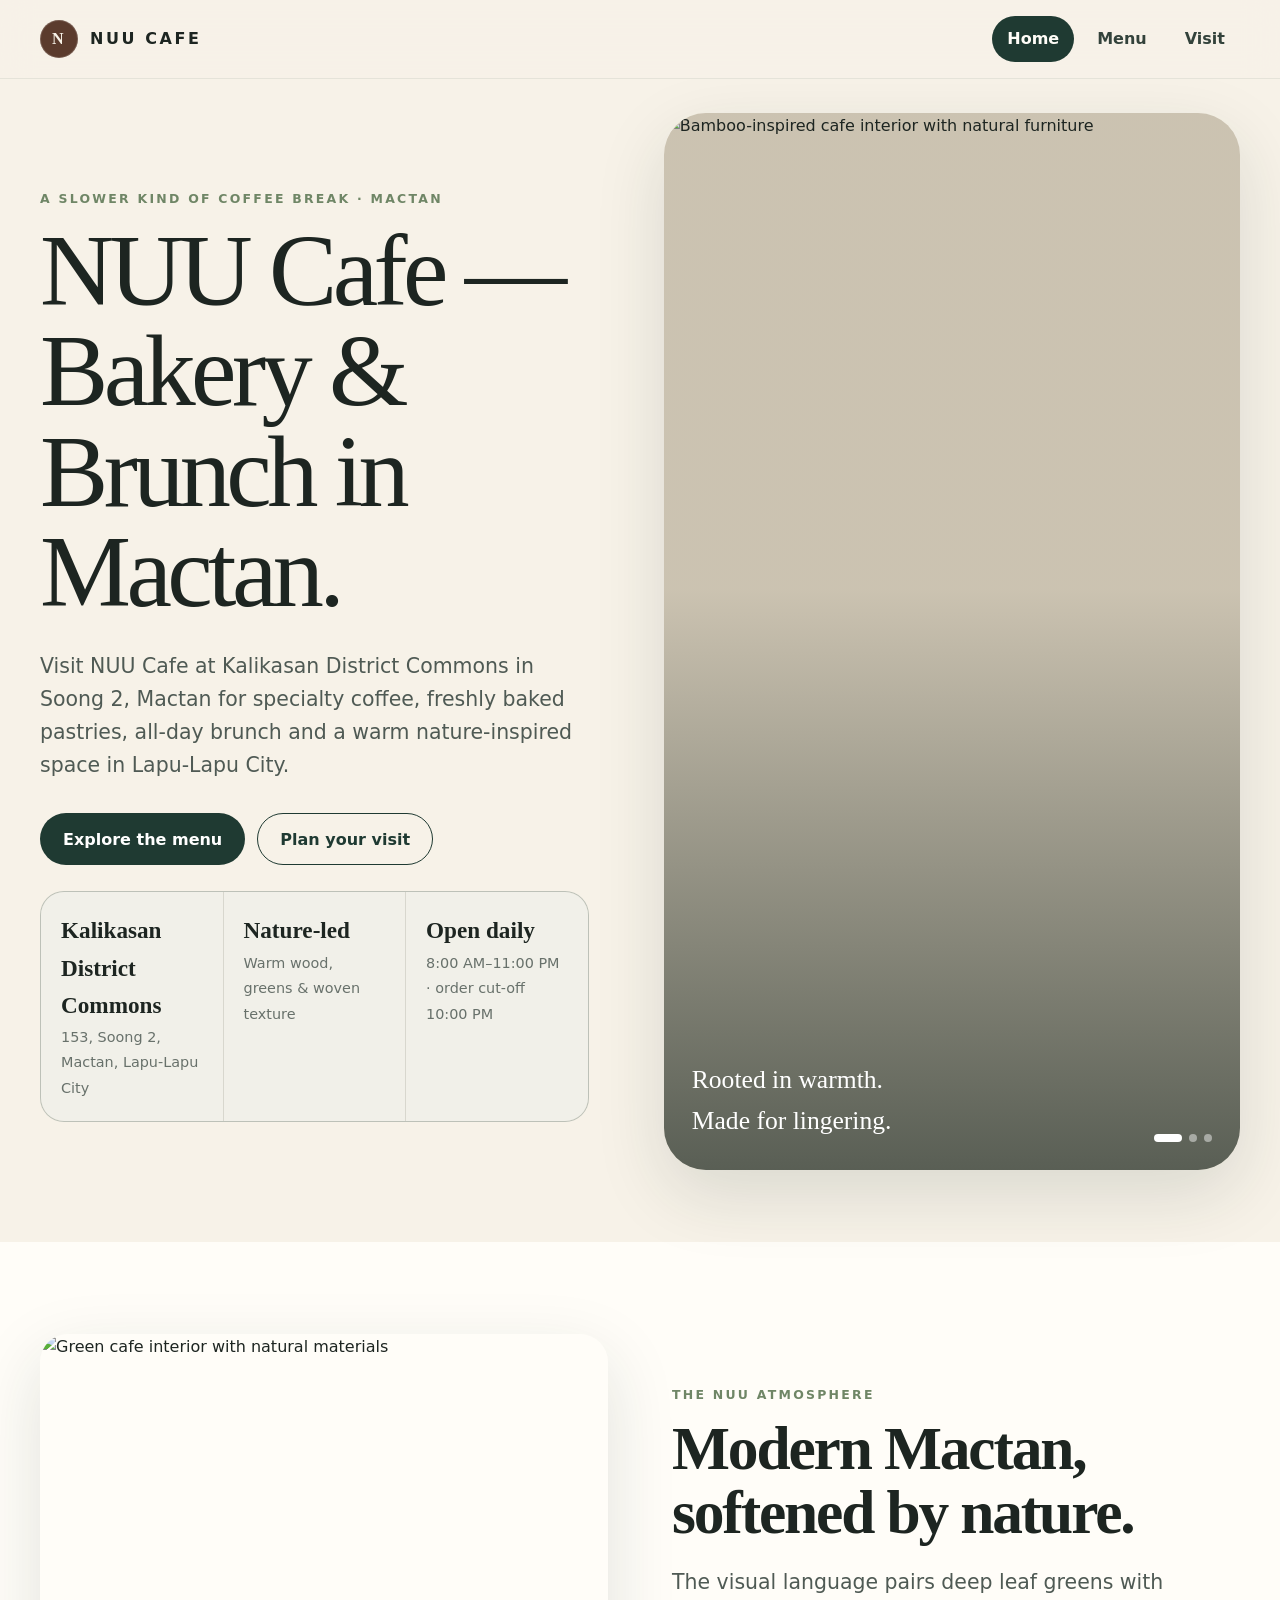
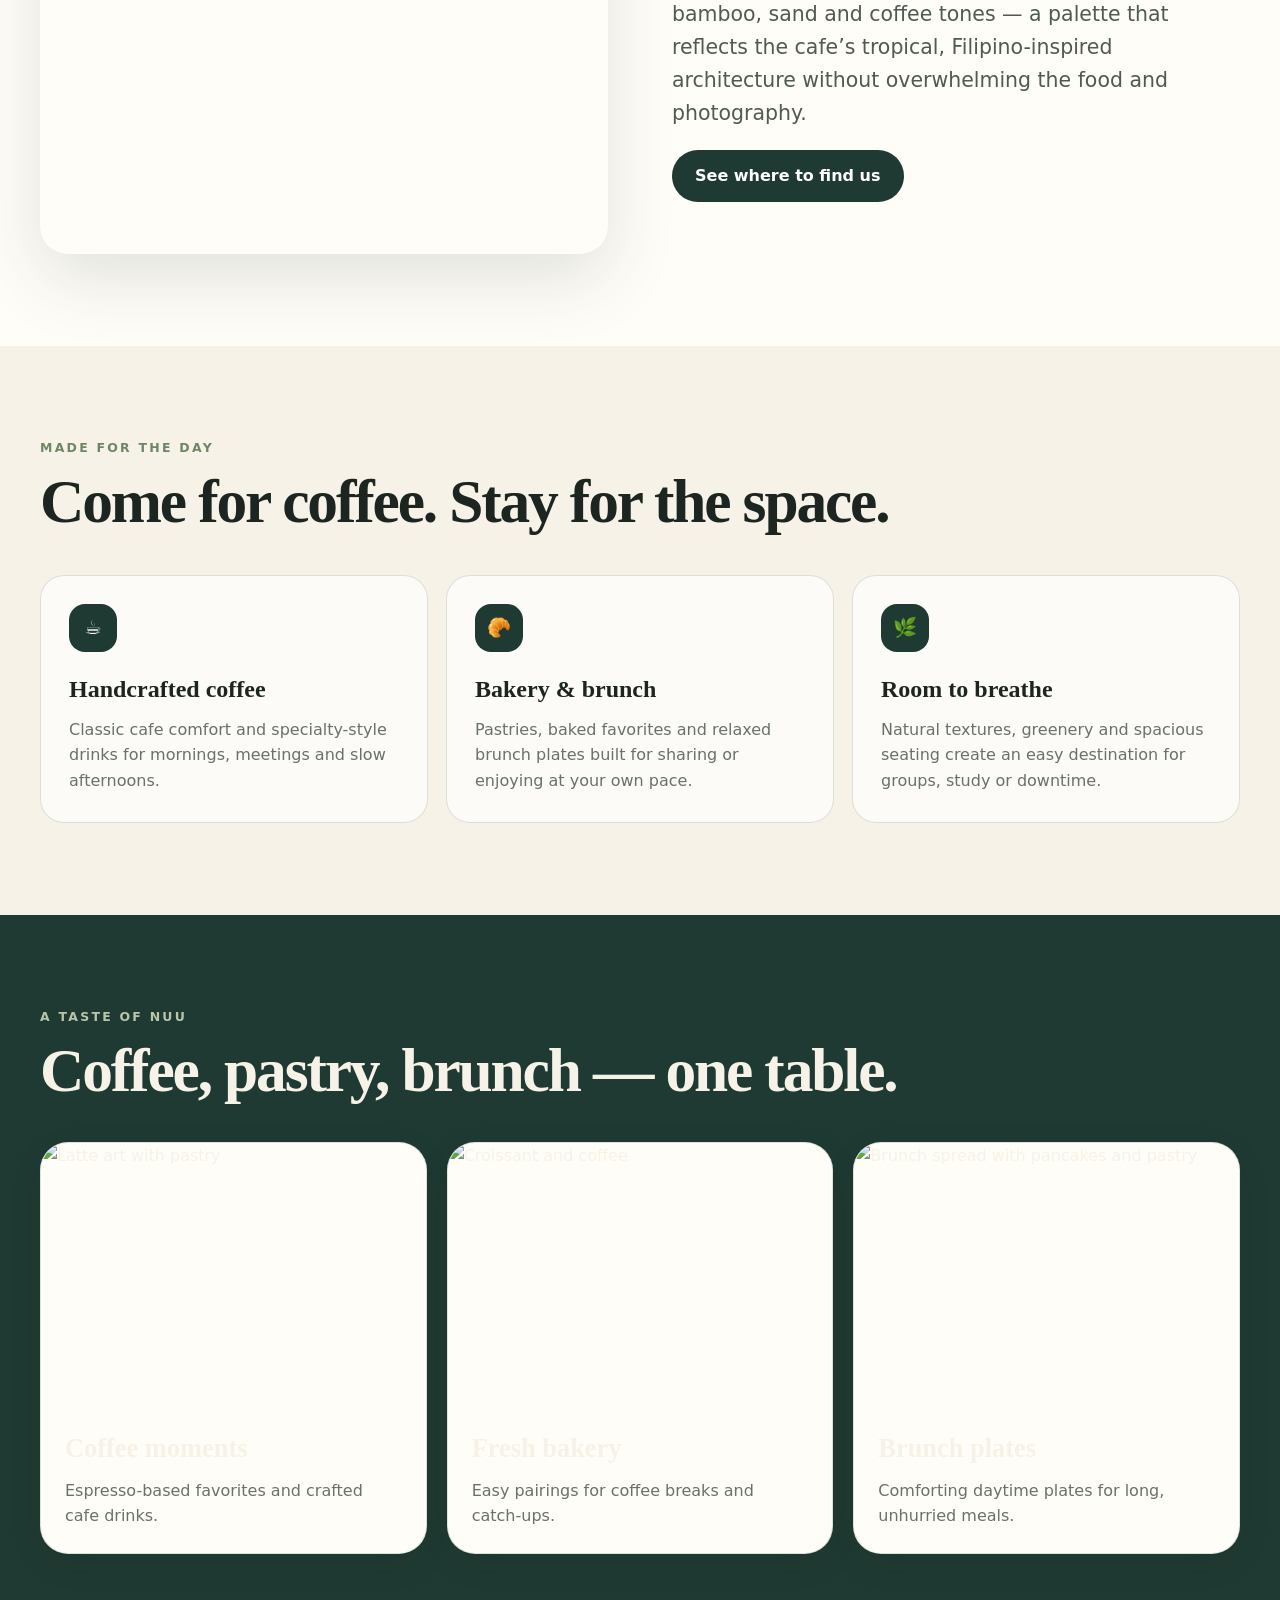
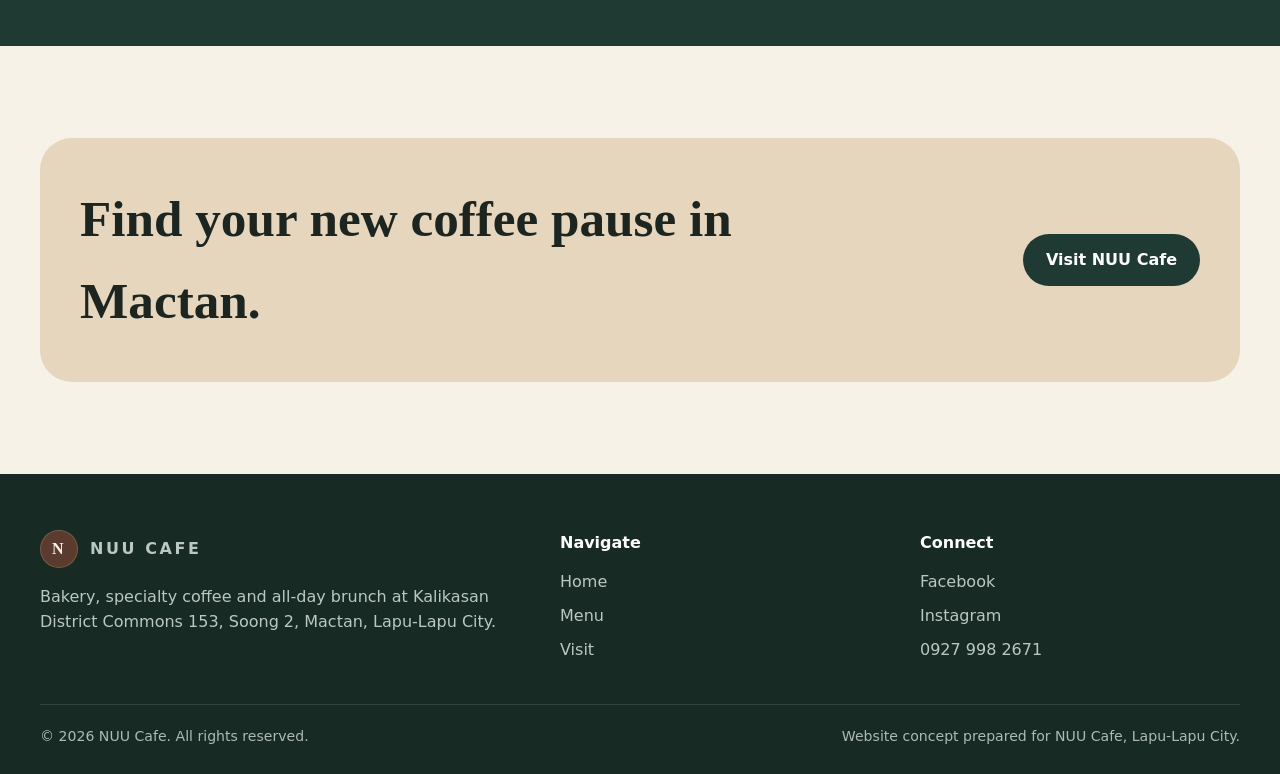
==== commit 10f754ad: "updates" ====
--- a/index.html
+++ b/index.html
@@ -10,7 +10,10 @@
   <meta name="theme-color" content="#1f3a32">
 
   <link rel="canonical" href="https://www.nuucafe.com/">
-  <link rel="icon" href="/favicon.svg" type="image/svg+xml">
+  <link rel="icon" type="image/png" sizes="96x96" href="/favicon-96x96.png">
+  <link rel="shortcut icon" href="/favicon-96x96.png" type="image/png">
+  <link rel="apple-touch-icon" href="/favicon-96x96.png">
+  <meta name="application-name" content="NUU Cafe">
   <link rel="manifest" href="/site.webmanifest">
 
   <meta property="og:type" content="website">
@@ -19,12 +22,12 @@
   <meta property="og:title" content="NUU Cafe Mactan | Bakery, Coffee & Brunch">
   <meta property="og:description" content="NUU Cafe at Kalikasan District Commons in Soong 2, Mactan — specialty coffee, bakery favorites and all-day brunch.">
   <meta property="og:url" content="https://www.nuucafe.com/">
-  <meta property="og:image" content="https://images.unsplash.com/photo-1759722144194-1fe9ebdd46dd?auto=format&fit=crop&w=1600&q=80">
+  <meta property="og:image" content="https://www.nuucafe.com/assets/img/nuu-cafe-logo.jpg">
 
   <meta name="twitter:card" content="summary_large_image">
   <meta name="twitter:title" content="NUU Cafe Mactan | Bakery, Coffee & Brunch">
   <meta name="twitter:description" content="NUU Cafe at Kalikasan District Commons in Soong 2, Mactan — specialty coffee, bakery favorites and all-day brunch.">
-  <meta name="twitter:image" content="https://images.unsplash.com/photo-1759722144194-1fe9ebdd46dd?auto=format&fit=crop&w=1600&q=80">
+  <meta name="twitter:image" content="https://www.nuucafe.com/assets/img/nuu-cafe-logo.jpg">
 
   <link rel="preconnect" href="https://images.unsplash.com" crossorigin>
   <link rel="preconnect" href="https://images.pexels.com" crossorigin>
@@ -51,6 +54,8 @@
         "url": "https://www.nuucafe.com/",
         "description": "Nature-inspired bakery, specialty coffee and all-day brunch cafe at Kalikasan District Commons in Soong 2, Mactan, Lapu-Lapu City.",
         "telephone": "+639279982671",
+        "logo": "https://www.nuucafe.com/assets/img/nuu-cafe-logo.jpg",
+        "image": "https://www.nuucafe.com/assets/img/nuu-cafe-logo.jpg",
         "address": {
           "@type": "PostalAddress",
           "streetAddress": "Kalikasan District Commons 153, Soong 2, Mactan",
@@ -59,6 +64,7 @@
           "addressCountry": "PH"
         },
         "servesCuisine": ["Coffee","Bakery","Brunch","Pasta","Salads","Desserts"],
+        "menu": "https://www.nuucafe.com/menu",
         "openingHoursSpecification": [{
           "@type": "OpeningHoursSpecification",
           "dayOfWeek": ["Monday","Tuesday","Wednesday","Thursday","Friday","Saturday","Sunday"],
@@ -128,21 +134,21 @@
         <div class="hero-media" aria-label="Cafe atmosphere carousel">
           <div class="hero-slide active">
             <img
-              src="https://images.unsplash.com/photo-1759722144194-1fe9ebdd46dd?auto=format&fit=crop&w=1600&q=82"
+              src="https://scontent.fceb1-2.fna.fbcdn.net/v/t39.99422-6/798276276_1810738630374437_5197621847268695584_n.png?stp=dst-jpg_tt6&cstp=mx2048x2025&ctp=s2048x2025&_nc_cat=111&ccb=1-7&_nc_sid=833d8c&_nc_eui2=AeH0szlk9c_ifugp8cNzhgFOP-J7R0gon2o_4ntHSCifaigvaXcBHE02ENVHIeYPSgTf2J_BcK0T3MdKaYABwBJN&_nc_ohc=NsjvKCiJwUUQ7kNvwFqavWs&_nc_oc=AdrFmWmjBrtDiorb0SDc1kJlanuR2vyxmU7kJF0a_MsKxX7gemJWxZiMWnb1pWV08B4&_nc_zt=14&_nc_ht=scontent.fceb1-2.fna&_nc_gid=JyKYEXao3LHMU4jOxVKXhQ&_nc_ss=7b2a8&oh=00_AQIx6WP2XxCsWFr-Jte08333G05JPan3T4pXWQFY6Ef_GQ&oe=6AB9A2F9"
               alt="Bamboo-inspired cafe interior with natural furniture"
               fetchpriority="high">
           </div>
 
           <div class="hero-slide">
             <img
-              src="https://images.pexels.com/photos/8417237/pexels-photo-8417237.jpeg?auto=compress&cs=tinysrgb&w=1600"
+              src="https://scontent.fceb1-3.fna.fbcdn.net/v/t39.30808-6/703538950_122093175633348657_1617494294440260816_n.jpg?stp=dst-jpg_tt6&cstp=mx736x1104&ctp=s736x1104&_nc_cat=106&ccb=1-7&_nc_sid=86c6b0&_nc_eui2=AeG9iv9RS9PePl6OPF5YXZxHjXCWOIx_pcuNcJY4jH-ly6sFSDhHtgnEHs3LySDBbbCYSpS8qKOcU-3Pufsama5P&_nc_ohc=1K86QXIsjGgQ7kNvwFPV1UK&_nc_oc=AdrafJJh2sRLsnvo2H5JmBVGsaCWBw3KL_s6LdwYqXUG4J3paVbgfSecwW8vkixlYsc&_nc_zt=23&_nc_ht=scontent.fceb1-3.fna&_nc_gid=eGkMxiNHPxZG6FRRzBXUPg&_nc_ss=7b2a8&oh=00_AQIZLMLC8odH7Z14lhfBMmodis2sj2dgis8qbYhEsk578A&oe=6AB9A846"
               alt="Cafe interior with lush plants and wooden furniture"
               loading="lazy">
           </div>
 
           <div class="hero-slide">
             <img
-              src="https://images.pexels.com/photos/35594934/pexels-photo-35594934.jpeg?auto=compress&cs=tinysrgb&w=1600"
+              src="https://scontent.fceb1-1.fna.fbcdn.net/v/t51.82787-15/754036758_18072378440424004_8137775750352438418_n.jpg?stp=dst-jpg_tt6&cstp=mx1350x1688&ctp=s1350x1688&_nc_cat=105&ccb=1-7&_nc_sid=127cfc&_nc_eui2=AeFlBtaLY-gQYu2O4Fy1c-KyfWkLkvyYffF9aQuS_Jh98SIeJCFF0h8bRl6Z7nO4tecZTFxsrLUdBAqknzX3yFWv&_nc_ohc=Rt85TfWjsDkQ7kNvwEyjoi6&_nc_oc=AdqtfTb4ZAe3_sIrMfn8caWBH5IsLtzYSMPicrb2EP7dGZdt2VoIrF-_3LgFGts3U9o&_nc_zt=23&_nc_ht=scontent.fceb1-1.fna&_nc_gid=wPcr_3DCkPVrosE8aHw1TA&_nc_ss=7b2a8&oh=00_AQK6mHi1d1NGGCDUZxK4jRLSJdH35BauNT-b2TrGp9Gj_A&oe=6AB99C91"
               alt="Coffee and croissant on a cafe table"
               loading="lazy">
           </div>
@@ -165,7 +171,7 @@
       <div class="container split">
         <div class="image-card reveal">
           <img
-            src="https://images.pexels.com/photos/8417237/pexels-photo-8417237.jpeg?auto=compress&cs=tinysrgb&w=1400"
+            src="https://scontent.fceb1-2.fna.fbcdn.net/v/t39.99422-6/791317561_2161857404754755_678805002400175437_n.png?stp=dst-jpg_tt6&cstp=mx2048x2048&ctp=s2048x2048&_nc_cat=111&ccb=1-7&_nc_sid=833d8c&_nc_eui2=AeEUGkbe-WmFeYSY4r5xHKqUAuKu-o9PBU4C4q76j08FTsun2E-x7vDkkkPgrptnGC_JOlSvrSoosT0H9TKjTMwo&_nc_ohc=Lfsx65CYlWEQ7kNvwG3NtaQ&_nc_oc=AdpP9fVnQ_pt61l3g87J-NeJr0iJhN05chTpjO1X4_AmV3PNEc2cijy_Jnjowo1QxT0&_nc_zt=14&_nc_ht=scontent.fceb1-2.fna&_nc_gid=y3-vi1aCdyEumaS3Kuf2jw&_nc_ss=7b2a8&oh=00_AQKhcgUiW1_ccrFrH6weXe4l4oChR4xmXPn47pLGDwJX5Q&oe=6AB9D175"
             alt="Green cafe interior with natural materials"
             loading="lazy">
         </div>
--- a/assets/css/styles.css
+++ b/assets/css/styles.css
@@ -30,7 +30,7 @@
 .site-header{position:sticky;top:0;z-index:50;background:rgba(247,242,232,.86);backdrop-filter:blur(16px);border-bottom:1px solid rgba(31,58,50,.08)}
 .nav{min-height:78px;display:flex;align-items:center;justify-content:space-between;gap:28px}
 .brand{display:flex;align-items:center;gap:12px;font-weight:900;letter-spacing:.16em}
-.brand-mark{width:38px;height:38px;border-radius:50% 50% 46% 54%;display:grid;place-items:center;background:var(--forest);color:var(--cream);font-family:Georgia,serif;font-size:1rem;box-shadow:inset 0 0 0 1px rgba(255,255,255,.16)}
+.brand-mark{width:38px;height:38px;border-radius:100%;display:grid;place-items:center;background:var(--coffee);color:var(--cream);font-family:Georgia,serif;font-size:1rem;box-shadow:inset 0 0 0 1px rgba(255,255,255,.16)}
 .nav-links{display:flex;align-items:center;gap:8px}
 .nav-links a{padding:10px 15px;border-radius:999px;font-weight:700;color:#33423b}
 .nav-links a:hover,.nav-links a.active{background:var(--forest);color:var(--white)}
